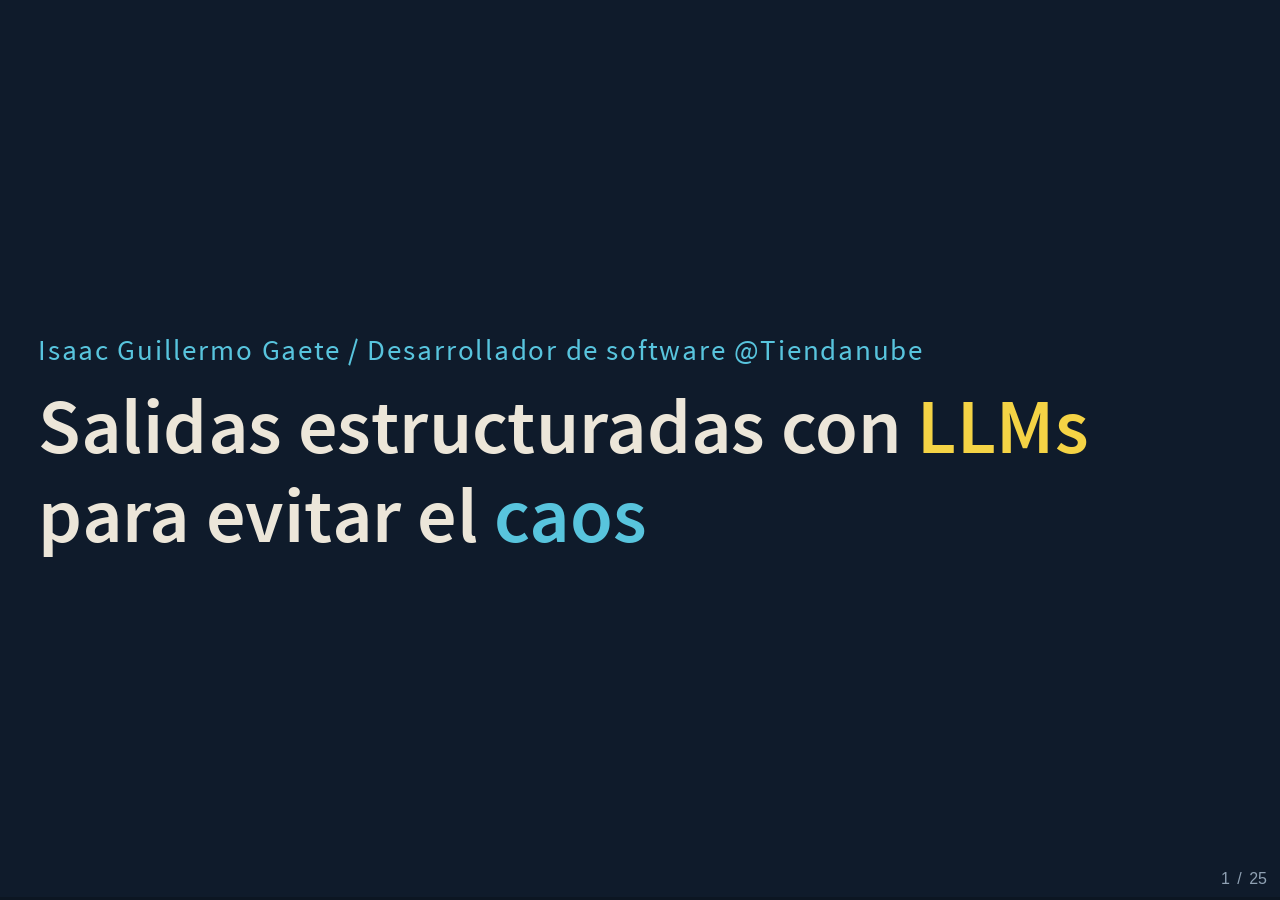
==== clases/index.html @ 866c11c9 "Primera parte del taller: ejercicios 01 y 02, y diapositivas - ejercicios/01-tokens: cómo se parte u" ====
<!doctype html>
<html lang="es">
<head>
  <meta charset="utf-8">
  <meta name="viewport" content="width=device-width, initial-scale=1">
  <title>Taller: LLMs y salidas estructuradas</title>
  <link rel="stylesheet" href="vendor/reset.css">
  <link rel="stylesheet" href="vendor/reveal.css">
  <link rel="stylesheet" href="vendor/theme/black.css">
  <link rel="stylesheet" href="vendor/plugin/highlight/monokai.css">
  <link rel="stylesheet" href="estilo.css">
</head>
<body>
<div class="reveal">
<div class="slides">

<!-- ====================== APERTURA ====================== -->
<section class="portada">
  <p class="sobretitulo">Isaac Guillermo Gaete / Desarrollador de software @Tiendanube </p>
  <h1>Salidas estructuradas con <span class="amarillo">LLMs</span> para evitar el <span class="azul">caos</span></h1>
  <aside class="notes">
    Bienvenida breve. Lo primero es el ejercicio 00: la descarga del modelo corre mientras explicamos el clasificador.
  </aside>
</section>

<section>
  <h2>¿Cómo vamos a trabajar?</h2>
  <p class="chico">Primero, el taller se baja de <strong>GitHub</strong>. <span class="gris">Si ya lo tenés en tu máquina, este paso está hecho.</span></p>
  <pre class="comando"><code class="language-bash" data-trim>
wget -qO- https://github.com/GuillermoGaete/llm-salidas-estructuradas/archive/refs/heads/main.tar.gz \
  | tar xz
cd llm-salidas-estructuradas-main
  </code></pre>
  <div class="dos-columnas fragment" style="align-items: end">
    <div>
      <p>Cada ejercicio es una <strong>carpeta</strong>:</p>
      <pre class="arbol">ejercicios/
├── 00-preparacion/
│   ├── README.md      <span class="gris">← las instrucciones</span>
│   └── preparar.py    <span class="gris">← el programa</span>
├── 01-tokens/
└── 02-logits/</pre>
    </div>
    <div>
      <ol class="pasos">
        <li><strong>Pequeña</strong> introducción (si corresponde).</li>
        <li><strong>Corremos</strong> el programa y vemos la salida.</li>
        <li><strong>Cambiamos</strong> un valor y lo ejecutamos de nuevo.</li>
        <li>Charlar sobre los resultados.</li>
      </ol>
    </div>
  </div>
  <aside class="notes">
    Primer paso: preguntar quién ya tiene el repositorio bajado. El que no, lo baja con el comando (es el mismo del README).
    Con un clic aparecen las carpetas y la forma de trabajo.
    No hay que escribir funciones: los programas ya están completos. El trabajo es correr, cambiar valores y observar.
  </aside>
</section>

<!-- ====================== 00 PREPARACIÓN ====================== -->
<section class="ejercicio" data-background-color="#12303a">
  <h2><span class="numero">00</span> Preparar el entorno</h2>
  <ol class="pasos">
    <li>Instalar las librerías</li>
  </ol>
  <pre class="comando"><code class="language-bash" data-trim>
uv sync
  </code></pre>
  <ol class="pasos" start="2" style="counter-reset: paso 1">
    <li>Bajar los modelos (2,1 GB) y probarlos</li>
  </ol>
  <pre class="comando"><code class="language-bash" data-trim>
cd ejercicios/00-preparacion
uv run python preparar.py
  </code></pre>
  <p class="chico">Tiene que terminar con <span class="verde">🎉 Todo listo</span>.
    <span class="gris">Si falta <code>uv</code>, el <code>README.md</code> principal dice cómo instalarlo.</span></p>
  <aside class="notes">
    Si las máquinas ya están preparadas, esto es solo una comprobación y tarda segundos.
    Si no, arrancar con esto: la descarga tarda. Baja primero el modelo chico, el que usan los ejercicios 01 y 02. Mientras baja, seguir con el clasificador.
    Un modelo es un archivo de números: Qwen3-0.6B, 600 millones de parámetros, licencia Apache 2.0.
  </aside>
</section>

<!-- ====================== INTRODUCCIÓN ====================== -->
<section>
  <h2>Parte 1</h2>
  <ul class="espaciada">
    <li><strong class="amarillo">Clasificadores</strong></li>
    <li><strong class="azul">LLMs</strong></li>
    <li><strong class="verde">Tokens</strong></li>
  </ul>
  <aside class="notes">
    Solo anunciar los tres temas, sin explicarlos: cada uno tiene su diapositiva y su ejercicio.
    El hilo: un LLM es un clasificador que se usa muchas veces seguidas.
  </aside>
</section>

<!-- ====================== CLASIFICADOR ====================== -->
<section>
  <h2>Clasificadores</h2>
  <!-- Para usar fotos en vez de emojis: cambiar IMAGENES en interactivo.js. -->
  <div class="inferencia" data-interactivo="clasificador"></div>
  <ul class="chico">
    <li>No responde «es un perro»: asigna un score entre las etiquetas que conoce.</li>
    <li class="fragment">No puede decir «no sé» ni «ninguna».</li>
  </ul>
  <aside class="notes">
    La diapositiva arranca vacía. Hacer clic en cada imagen. Orden sugerido: perro, persona, persona disfrazada, lobo, león, pizza.
    En cada clic la señal recorre la red, capa por capa, y recién cuando llega a la salida se llenan las barras: eso es inferir.
    Cada imagen enciende neuronas distintas. Las cinco neuronas de la derecha son las cinco etiquetas: brillan más las más probables.
    El dibujo es un esquema: una red real tiene millones de conexiones, no noventa.
    Persona disfrazada: las probabilidades se reparten. El clasificador igual elige una.
    Lobo: no está entre las etiquetas, y aun así responde «perro» con confianza.
    León: tampoco está entre las etiquetas. Se reparte entre «gato» y «oso», las dos que más se le parecen.
    Pizza: no tiene nada que ver con ninguna etiqueta. El puntaje se reparte entre todas y la red igual responde una («auto»): no puede decir «ninguna».
    Los porcentajes de esta diapositiva son ilustrativos, no salen de un modelo real.
  </aside>
</section>

<!-- ====================== LLM ====================== -->
<section>
  <h2>LLM</h2>
  <div class="inferencia" data-interactivo="llm"></div>
  <div class="tres-ideas">
    <p>El input de un LLM es <strong>texto</strong> (principalmente).</p>
    <p>La «etiqueta» es la <strong class="azul">próxima palabra</strong>.</p>
  </div>
  <aside class="notes">
    Es la misma diapositiva que la del clasificador: en vez de una imagen entra un texto, y la respuesta es la palabra que sigue.
    Hacer clic en cada texto. Orden sugerido: «Uno, dos, tres, cuatro,» (el modelo está muy seguro), «Hola, ¿cómo» (duda entre varias opciones) y «Mi comida favorita es la» (el que usamos en el resto de la clase).
    Los porcentajes son reales, de Qwen3-0.6B. La red del dibujo es un esquema: la red real tiene 600 millones de parámetros.
    Simplificación: acá se habla de palabras. En realidad el modelo elige tokens, que a veces son solo un pedazo de palabra; eso se ve en la diapositiva siguiente. Para esta diapositiva, cada pedazo se completó hasta formar la palabra entera.
    «El resto» junta todas las otras opciones.
    «Más probable» no quiere decir que sea la que sale: eso se ve más adelante, en la diapositiva del sorteo.
  </aside>
</section>

<section>
  <h2>Tokens</h2>
  <p class="chico">¿Cómo definimos la lista de etiquetas?</p>
  <div class="opciones">
    <div class="opcion">
      <div>
        <h3 class="rojo">Palabras</h3>
      </div>
      <div>
        <p class="muestra"><span class="ficha suelta">empanada</span><span class="ficha suelta">empanadas</span><span class="ficha suelta">empanadita</span><span class="ficha suelta">empanar</span><span class="gris">… y no termina nunca</span></p>
        <p class="problema"><span class="rojo">✗</span> «empanadaza» no está en la lista: el modelo no la puede leer ni escribir.</p>
      </div>
    </div>
    <div class="opcion fragment">
      <div>
        <h3 class="rojo">Letras</h3>
      </div>
      <div>
        <p class="muestra"><span class="ficha suelta">e</span><span class="ficha suelta">m</span><span class="ficha suelta">p</span><span class="ficha suelta">a</span><span class="ficha suelta">n</span><span class="ficha suelta">a</span><span class="ficha suelta">d</span><span class="ficha suelta">a</span><span class="ficha suelta">s</span></p>
        <p class="problema"><span class="rojo">✗</span> 9 pasos para escribir una sola palabra.<p>
      </div>
    </div>
    <div class="opcion elegida fragment">
      <div>
        <h3 class="verde">Tokens</h3>
        <p>Una etiqueta por cada <strong>secuencia</strong> que se repite mucho.</p>
      </div>
      <div>
        <p class="muestra armadas">
          <span class="armada"><em>empanadas</em><b>=</b><span class="ficha color-0">em</span><span class="ficha color-1">pan</span><span class="ficha color-2">adas</span></span>
          <span class="armada"><em>empanar</em><b>=</b><span class="ficha color-0">em</span><span class="ficha color-1">pan</span><span class="ficha color-3">ar</span></span>
          <span class="armada"><em>campana</em><b>=</b><span class="ficha color-4">cam</span><span class="ficha color-1">pan</span><span class="ficha color-3">a</span></span>
          <span class="armada"><em>casadas</em><b>=</b><span class="ficha color-4">cas</span><span class="ficha color-2">adas</span></span>
          <span class="armada"><em>empanadaza</em><b>=</b><span class="ficha color-0">em</span><span class="ficha color-1">pan</span><span class="ficha color-3">ad</span><span class="ficha color-4">aza</span></span>
        </p>
        <p class="problema"><span class="verde">✓</span> Con los mismos pedazos se arman palabras distintas, incluso una inventada.</p>
      </div>
    </div>
  </div>  </aside>
</section>

<section>
  <h2>LLM, ahora con <span class="azul">tokens</span></h2>
  <div class="inferencia" data-interactivo="llm" data-modo="tokens"></div>
  <div class="tres-ideas">
    <p>El texto entra <strong>partido en tokens</strong>.</p>
    <p>La «etiqueta» es el <strong class="azul">próximo token</strong>.</p>
  </div>
  <aside class="notes">
    Es la misma diapositiva del LLM de antes, pero ahora tal como pasa de verdad: con tokens.
    Los textos de la izquierda están partidos en los tokens reales. El punto «·» marca un espacio.
    Comparar con la versión de palabras: donde decía «ensalada» ahora dice «·ens», y donde decía «estás», «·est». El modelo eligió solo el primer pedazo; el resto de la palabra sale en los pasos siguientes.
    En «Uno, dos, tres, cuatro,» aparecen también signos («...»): un signo es un token como cualquier otro.
    «El resto» junta todos los otros tokens. Los porcentajes son reales, de Qwen3-0.6B.
  </aside>
</section>

<section>
  <h2>¿Qué es un <span class="azul">token</span>?</h2>
  <p class="chico">Un pedacito de texto con un número. El modelo <strong>solo ve los números</strong>.</p>
  <div data-interactivo="tokenizador"></div>
  <aside class="notes">
    Hacer clic en cada frase. El punto «·» marca un espacio: casi siempre el espacio va pegado al comienzo del token.
    «empanadas» son 3 tokens. La «ñ» y el emoji se parten en bytes: el modelo vio poco de eso al entrenarse.
    Con «Ver los números» aparece lo que entra de verdad al modelo.
  </aside>
</section>

<section class="ejercicio" data-background-color="#12303a">
  <h2><span class="numero">01</span> Tokens</h2>
  <pre class="comando"><code class="language-bash" data-trim>
cd ejercicios/01-tokens
uv run python tokens.py
  </code></pre>
  <ol class="pasos">
    <li>Corrélo y mirá cómo se parte la frase</li>
    <li>Cambiá <code>TEXTO</code>: tu nombre, una palabra larga, un emoji</li>
    <li>Probá la misma palabra con mayúscula y con un espacio adelante</li>
  </ol>
  <aside class="notes">
    Las palabras frecuentes (sobre todo en inglés) son un solo token; las raras se arman con pedazos.
    «Hola» y « hola» son tokens distintos. Un nombre poco común se parte en varios.
  </aside>
</section>

<!-- ====================== LOGITS ====================== -->
<section>
  <h2>Lo que sale de la red: <span class="verde">logits</span></h2>
  <div class="inferencia" data-interactivo="llm" data-modo="logits"></div>
  <div class="tres-ideas">
    <p>La red no devuelve porcentajes: devuelve un <strong class="verde">puntaje</strong> por token, el logit.</p>
    <p>Más alto = mejor candidato. Puede ser negativo.</p>
  </div>
  <aside class="notes">
    Es la misma diapositiva del LLM por tercera vez: primero con palabras, después con tokens, ahora con lo que sale de verdad de la red.
    Hasta acá mostramos porcentajes, pero eso ya es un paso posterior. La red entrega un número por cada token: el logit.
    Los logits no suman 100 ni están entre 0 y 1: son puntajes sueltos. Por eso acá no hay fila «el resto»; los puntos suspensivos recuerdan que hay muchos más.
    Hacer clic en los tres textos y comparar: en «Uno, dos, tres, cuatro,» el primero le saca mucha ventaja al segundo; en «Hola, ¿cómo» están todos cerca.
    Los valores son reales, de Qwen3-0.6B. La diapositiva siguiente muestra cómo se pasa de logits a probabilidades.
  </aside>
</section>

<section>
  <h2><span class="verde">Logits</span> y <span class="azul">probabilidades</span></h2>
  <div class="grafico" data-interactivo="grafico" data-filas="10">
    <div class="nota">
      <p class="formula">probabilidad = softmax(logit)</p>
      <ul>
        <li><strong class="verde">Logit</strong>: el puntaje que da el modelo. Puede ser negativo.</li>
        <li><strong class="azul">Probabilidad</strong>: siempre positiva, y todas suman 100%.</li>
        <li>El <strong>orden</strong> nunca cambia.</li>
      </ul>
    </div>
  </div>
  <aside class="notes">
    El modelo no devuelve probabilidades: devuelve un puntaje por token, el logit. Puede ser negativo y no suma nada.
    La probabilidad es el mismo número transformado (softmax): todo positivo y que sume 100%. El orden no cambia nunca.
    Mirar las dos columnas: el logit más alto es siempre la probabilidad más alta.
    La fila «el resto» junta a todos los tokens que no se muestran: son muchos, y entre todos suman bastante.
  </aside>
</section>

<section>
  <h2><span class="amarillo">Sorteo</span></h2>
  <div class="grafico" data-interactivo="grafico" data-controles="sortear" data-filas="10"></div>
  <aside class="notes">
    Apretar «Sortear» varias veces: sale pizza una de cada cuatro, y cada tanto «uno del resto», o sea, un token de los que no se muestran en la tabla.
    La idea para llevarse: el modelo no elige el más probable, tira un dado cargado. Por eso la misma pregunta da respuestas distintas.
    Esto prepara la máscara: si algo tiene probabilidad baja puede salir igual; si tiene probabilidad cero, no sale nunca.
  </aside>
</section>

<section>
  <h2>…y eso se repite, <span class="amarillo">un token por vez</span></h2>
  <div class="inferencia" data-interactivo="loop"></div>
  <div class="vuelta">
    <span>① logits del próximo token</span>
    <span>② sorteo</span>
    <span>③ lo agrego al texto y vuelvo a ①</span>
  </div>
  <aside class="notes">
    Una generación real del modelo mediano (Qwen3-1.7B): «Mi comida favorita es la pizza, porque es deliciosa y es fácil de preparar.» Los porcentajes son los de cada paso.
    Cuando el token que sale no está entre los cinco favoritos, queda marcado «el resto».
    Es la misma red de las diapositivas anteriores. En cada clic: el texto de la izquierda entra a la red, salen las probabilidades, se marca en amarillo el token que salió en el sorteo, y ese token se agrega al texto de la izquierda.
    Remarcar la vuelta: en el paso siguiente, lo que entra a la red es el texto con el token nuevo incluido. La red no tiene memoria de lo que escribió: lo vuelve a leer.
    No siempre sale el favorito.
    El modelo no «escribe una respuesta»: clasifica, sortea, agrega, repite.
  </aside>
</section>

<section class="ejercicio" data-background-color="#12303a">
  <h2><span class="numero">02</span> Logits, sorteo y generación</h2>
  <pre class="comando"><code class="language-bash" data-trim>
cd ejercicios/02-logits
uv run python 1_logits.py
uv run python 2_muestreo.py
uv run python 3_generar.py
  </code></pre>
  <ol class="pasos">
    <li><code>1_logits.py</code>: los logits y las probabilidades</li>
    <li><code>2_muestreo.py</code>: tirar el dado muchas veces y contar qué sale</li>
    <li><code>3_generar.py</code>: una inferencia completa, paso a paso</li>
  </ol>
  <aside class="notes">
    Para conversar: ¿El token que sale es siempre el más probable? ¿Por qué la misma pregunta a un chat da respuestas distintas cada vez?
    En 2_muestreo.py, comparar las dos tablas: lo que salió se parece a las probabilidades, pero no es idéntico.
    En 3_generar.py, correrlo varias veces: cada vez escribe otro texto.
  </aside>
</section>

<!-- ====================== SEGUNDA PARTE ======================
     De acá en adelante son las diapositivas de la versión anterior del taller
     (máscara, Outlines, kiosco). Falta repensarlas: todavía nombran el «gancho»
     y la numeración vieja de los ejercicios. -->

<!-- ====================== 04 MÁSCARA ====================== -->
<section>
  <h2 class="pregunta">¿Cómo hago para que algo que tira dados cumpla <span class="amarillo">siempre</span>?</h2>
  <p class="respuesta fragment">Le <span class="amarillo">tapo las caras</span> que no sirven<br>antes de tirar.</p>
  <aside class="notes">
    Dejar que lo propongan ellos antes de mostrar la respuesta. Ya tienen todo: saben que hay puntajes y un sorteo.
  </aside>
</section>

<section>
  <h2>La máscara</h2>
  <p class="chico gris">Quiero una patente <code>AB 123 CD</code>. Ya se escribió «AB». Ahora <strong>tiene</strong> que venir un espacio.</p>
  <div class="dos-columnas centradas">
    <div>
      <h3>Lo que quiere el modelo</h3>
      <div class="barras compacto">
        <div class="barra"><span class="nombre">hola</span><span class="pista"><i style="width:34%"></i></span><span class="valor">34%</span></div>
        <div class="barra"><span class="nombre">7</span><span class="pista"><i style="width:25%"></i></span><span class="valor">25%</span></div>
        <div class="barra"><span class="nombre">«&nbsp;»</span><span class="pista"><i style="width:12%"></i></span><span class="valor">12%</span></div>
        <div class="barra"><span class="nombre">K</span><span class="pista"><i style="width:21%"></i></span><span class="valor">21%</span></div>
        <div class="barra"><span class="nombre">«&nbsp;3»</span><span class="pista"><i style="width:8%"></i></span><span class="valor">8%</span></div>
      </div>
    </div>
    <div>
      <h3>Después de la máscara</h3>
      <div class="barras compacto">
        <div class="barra tapada"><span class="nombre">hola</span><span class="pista"></span><span class="valor">0%</span></div>
        <div class="barra tapada"><span class="nombre">7</span><span class="pista"></span><span class="valor">0%</span></div>
        <div class="barra viva"><span class="nombre">«&nbsp;»</span><span class="pista"><i style="width:60%"></i></span><span class="valor">60%</span></div>
        <div class="barra tapada"><span class="nombre">K</span><span class="pista"></span><span class="valor">0%</span></div>
        <div class="barra viva"><span class="nombre">«&nbsp;3»</span><span class="pista"><i style="width:40%"></i></span><span class="valor">40%</span></div>
      </div>
    </div>
  </div>
  <p>Puntaje <code>−∞</code> → probabilidad <strong>cero</strong>. No es «poco probable»: es <span class="amarillo">imposible</span>.</p>
  <aside class="notes">
    Números ilustrativos. Notar que «␣3» también vale: un token puede cubrir más de un carácter del formato.
    Las probabilidades de los que quedan se reparten de nuevo (12 y 8 pasan a 60 y 40).
  </aside>
</section>

<section>
  <h2>¿Quién decide qué se tapa? Un <span class="amarillo">autómata</span></h2>
  <div class="automata">
    <i>0</i><b>letra</b><i>1</i><b>letra</b><i>2</i><b>espacio</b><i>3</i><b>dígito</b><i>4</i><b>dígito</b><i>5</i><b>dígito</b><i>6</i><b>espacio</b><i>7</i><b>letra</b><i>8</i><b>letra</b><i class="final">9</i>
  </div>
  <pre class="formato">FORMATO = "LL DDD LL"</pre>
  <ul class="espaciada">
    <li>El <strong>estado</strong> es «cuánto del formato ya escribí».</li>
    <li>En cada estado, <strong>solo algunos tokens sirven</strong>. El resto se tapa.</li>
    <li>Un token sirve si <strong>todos</strong> sus caracteres hacen avanzar el autómata.</li>
  </ul>
</section>

<section class="ejercicio central" data-background-color="#3a2a12">
  <h2><span class="numero">04</span> La máscara, a mano</h2>
  <pre class="comando"><code class="language-bash" data-trim>
cd ejercicios/04-mascara
python ejercicio.py
uv run python con_modelo.py
  </code></pre>
  <ol class="pasos">
    <li><code>enmascarar</code>: los no permitidos pasan a <code>-math.inf</code></li>
    <li><code>avanzar</code>: estado + carácter → estado nuevo, o <code>None</code></li>
    <li><code>probar_token</code>: lo mismo para un token entero</li>
    <li>Cambiá el formato: una fecha, un DNI</li>
  </ol>
  <aside class="notes">
    Para conversar: El modelo da puntajes al azar. ¿Puede salir una patente mal formada? 99/99/9999 cumple el formato de fecha. ¿Es una fecha?
    Con "DD/DD/DDDD" el vocabulario de juguete se traba: no tiene el token "/". Es a propósito:
    la gramática no puede pedir algo que el vocabulario no sabe escribir. Con el modelo real sí funciona.
  </aside>
</section>

<section>
  <h2><span class="rojo">Pedir</span> no es <span class="verde">forzar</span></h2>
  <div class="dos-columnas">
    <div class="tarjeta">
      <h3 class="rojo">Pedir en el prompt</h3>
      <p>«Respondé SOLO con JSON»</p>
      <p class="gris">El modelo <em>casi siempre</em> hace caso.<br>El gancho: 0 de 10.</p>
    </div>
    <div class="tarjeta">
      <h3 class="verde">Forzar en el sorteo</h3>
      <p>Máscara sobre los puntajes</p>
      <p class="gris">Lo que rompe el formato tiene probabilidad cero.<br><strong>No puede</strong> salir.</p>
    </div>
  </div>
</section>

<!-- ====================== 05 OUTLINES ====================== -->
<section>
  <h2>Lo mismo, con una librería</h2>
  <pre><code class="language-python" data-trim data-line-numbers="1|3-4|6-7|9-13">
respuesta = modelo(prompt, tipo_de_salida)

# Lista cerrada: el LLM vuelve a ser un clasificador
modelo(prompt, Literal["pedido", "consulta", "reclamo"])

# Expresión regular: nuestro "LL DDD LL"
modelo(prompt, Regex(r"[A-Z]{2} [0-9]{3} [A-Z]{2}"))

# Esquema: un JSON con estos campos y estos tipos
class Producto(BaseModel):
    nombre: str
    precio: int
modelo(prompt, Producto)
  </code></pre>
  <p class="chico">Outlines, XGrammar, llguidance, las gramáticas de llama.cpp: <strong>todas hacen lo que escribiste en el ejercicio 04</strong>.</p>
  <aside class="notes">
    Cambian la velocidad y qué gramáticas soportan. Los servicios comerciales («structured outputs», «JSON mode») usan la misma idea.
  </aside>
</section>

<section class="ejercicio" data-background-color="#12303a">
  <h2><span class="numero">05</span> Outlines</h2>
  <pre class="comando"><code class="language-bash" data-trim>
cd ejercicios/05-outlines
uv run python ejercicio.py
  </code></pre>
  <ol class="pasos">
    <li><code>clasificar</code> con <code>Literal</code></li>
    <li><code>inventar_patente</code> con <code>Regex</code></li>
    <li><code>Producto</code>: un esquema de tres campos</li>
  </ol>
  <aside class="notes">
    Para conversar: «che, me vino todo helado»: ¿ahora acierta? ¿De dónde salieron los pesos? «hola» no es ninguna de las tres. ¿Qué responde?
    El círculo se cierra: un LLM con una lista cerrada ES un clasificador, pero sin escribir pesos a mano.
    «hola» obliga a elegir una de tres: la máscara no deja decir «ninguna». Solución: agregar la clase «otro».
  </aside>
</section>

<!-- ====================== 06 KIOSCO ====================== -->
<section class="ejercicio" data-background-color="#12303a">
  <h2><span class="numero">06</span> El tomador de pedidos</h2>
  <div class="cadena">
    <div class="caja">«dos de carne y una coca»</div>
    <b>→</b>
    <div class="caja"><small>modelo + esquema</small><code>Pedido</code></div>
    <b>→</b>
    <div class="caja"><small>Python</small>precio × cantidad</div>
    <b>→</b>
    <div class="caja verde">$4900</div>
  </div>
  <pre class="comando"><code class="language-bash" data-trim>
cd ejercicios/06-kiosco
uv run python ejercicio.py
  </code></pre>
  <ol class="pasos en-linea">
    <li><code>Item</code> y <code>Pedido</code></li>
    <li><code>tomar_pedido</code></li>
    <li><code>total</code></li>
    <li>Rompelo</li>
    <li>Atendé vos</li>
  </ol>
  <aside class="notes">
    Es el mismo problema del gancho. Ahora el programa nunca se rompe al leer.
    Guiar el paso 4: 400 empanadas, la humita que no está en el menú, «3 de carne, 6 de pollo y dos cocas».
  </aside>
</section>

<!-- ====================== CIERRE ====================== -->
<section>
  <h2>Formato garantizado <span class="rojo">≠</span> contenido verdadero</h2>
  <div class="dos-columnas">
    <div class="tarjeta">
      <h3 class="verde">La máscara garantiza</h3>
      <ul>
        <li>Que el programa pueda <strong>leer</strong> la respuesta. Siempre.</li>
        <li>Que los campos y los tipos sean los del esquema.</li>
        <li>Que el producto sea uno del menú.</li>
      </ul>
    </div>
    <div class="tarjeta">
      <h3 class="rojo">La máscara no garantiza</h3>
      <ul>
        <li>Que el pedido sea el que hizo el cliente.</li>
        <li>Que 400 empanadas tenga sentido.</li>
        <li>Que el modelo pueda decir «eso no lo tenemos».</li>
      </ul>
    </div>
  </div>
  <p class="fragment">El modelo convierte texto en datos. <strong>Controlar los datos sigue siendo trabajo nuestro.</strong></p>
</section>

<section>
  <h2>Lo que hicimos hoy</h2>
  <div class="resumen">
    <div><span class="numero">01</span><p><strong>Clasificador</strong><br>entrada → puntajes → etiqueta</p></div>
    <div><span class="numero">02</span><p><strong>LLM</strong><br>clasificar el próximo token, en loop</p></div>
    <div><span class="numero">03</span><p><strong>Sorteo</strong><br>un dado cargado</p></div>
    <div class="destacado"><span class="numero">04</span><p><strong>Máscara</strong><br>tapar caras antes de tirar</p></div>
    <div><span class="numero">05·06</span><p><strong>Esquemas</strong><br>la misma máscara, más grande</p></div>
  </div>
  <blockquote>Un LLM es un clasificador que se usa en loop.<br>La salida estructurada es tapar opciones antes de elegir.</blockquote>
  <aside class="notes">
    Preguntar: ¿qué le contarías a alguien que no vino? Buscar que digan la frase con sus palabras.
  </aside>
</section>

</div>
</div>

<script src="datos.js"></script>
<script src="vendor/reveal.js"></script>
<script src="vendor/plugin/highlight.js"></script>
<script src="vendor/plugin/notes.js"></script>
<script>
  Reveal.initialize({
    hash: true,
    slideNumber: "c/t",
    width: 1280,
    height: 720,
    margin: 0.06,
    transition: "fade",
    controls: false,
    plugins: [RevealHighlight, RevealNotes],
  });
</script>
<script src="interactivo.js"></script>
</body>
</html>
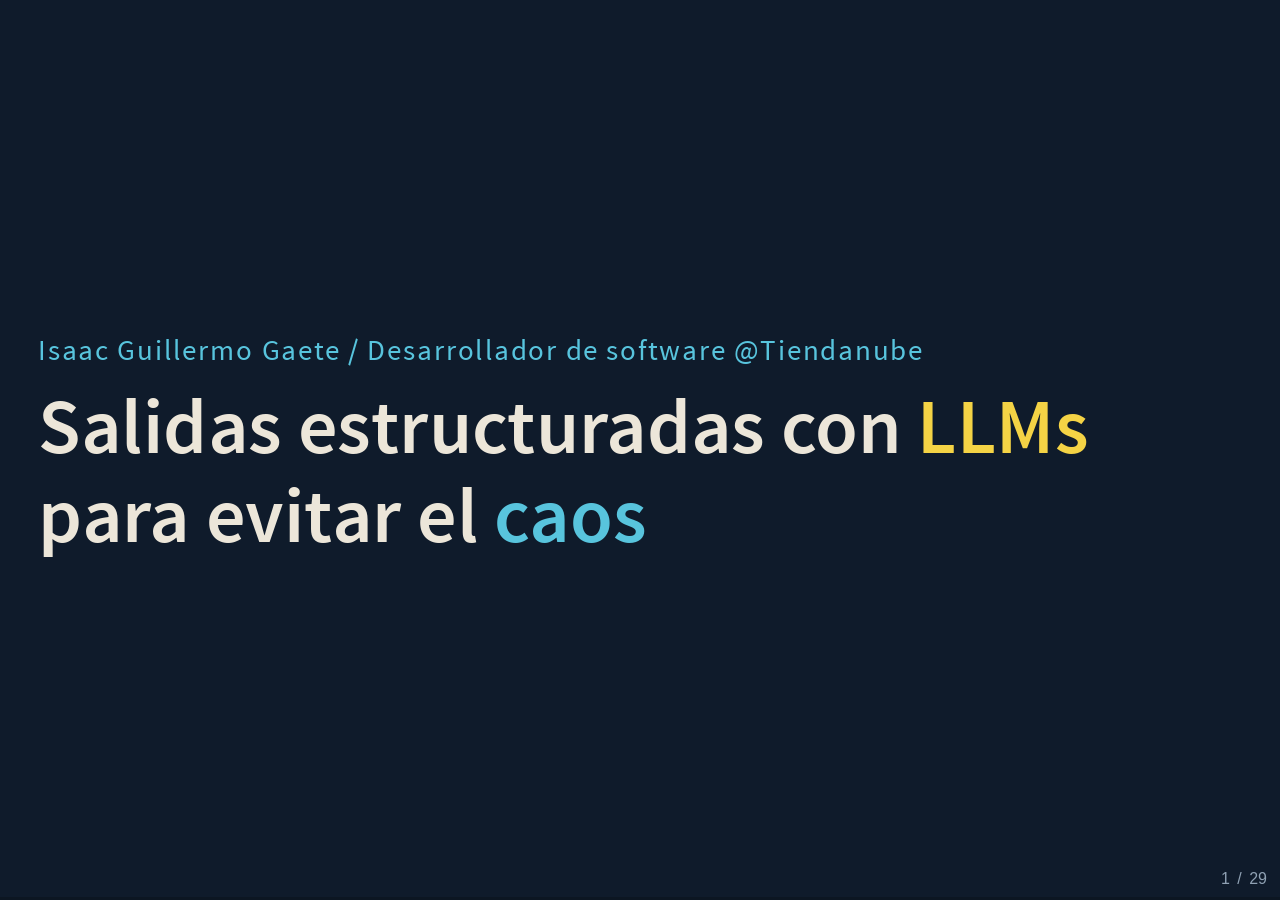
==== commit 92e0f7ff: "Ultimos cambios papa" ====
--- a/clases/index.html
+++ b/clases/index.html
@@ -171,7 +171,7 @@
           <span class="armada"><em>casadas</em><b>=</b><span class="ficha color-4">cas</span><span class="ficha color-2">adas</span></span>
           <span class="armada"><em>empanadaza</em><b>=</b><span class="ficha color-0">em</span><span class="ficha color-1">pan</span><span class="ficha color-3">ad</span><span class="ficha color-4">aza</span></span>
         </p>
-        <p class="problema"><span class="verde">✓</span> Con los mismos pedazos se arman palabras distintas, incluso una inventada.</p>
+        <p class="problema"><span class="verde">✓</span> Con los mismos tokens se arman palabras distintas</p>
       </div>
     </div>
   </div>  </aside>
@@ -195,7 +195,7 @@
 
 <section>
   <h2>¿Qué es un <span class="azul">token</span>?</h2>
-  <p class="chico">Un pedacito de texto con un número. El modelo <strong>solo ve los números</strong>.</p>
+  <p class="chico">Una unidad de texto con un número asociado. El modelo internamente <strong>solo ve los números</strong>.</p>
   <div data-interactivo="tokenizador"></div>
   <aside class="notes">
     Hacer clic en cada frase. El punto «·» marca un espacio: casi siempre el espacio va pegado al comienzo del token.
@@ -306,20 +306,135 @@
   </aside>
 </section>
 
+<!-- ====================== TEMPERATURA ====================== -->
+<section>
+  <h2><span class="amarillo">Temperatura</span></h2>
+  <p class="chico">Un número que cambia las probabilidades <strong>antes del sorteo</strong>: <code>softmax(logit ÷ temperatura)</code></p>
+  <div class="grafico" data-interactivo="grafico" data-controles="temperatura sortear" data-filas="10"></div>
+  <!-- La explicación va arriba y abajo del gráfico, no al costado: así las fichas
+       que se acumulan al sortear no la empujan fuera de la diapositiva. -->
+  <div class="tres-ideas">
+    <p><strong class="azul">Baja</strong> (0.2): casi siempre sale el más probable.</p>
+    <p><strong>1</strong>: las probabilidades del modelo, sin cambios.</p>
+    <p><strong class="rojo">Alta</strong> (2): se emparejan, y salen más seguido los tokens raros.</p>
+  </div>
+  <aside class="notes">
+    Es la misma tabla del sorteo, con una perilla. Los logits (columna verde) no cambian nunca: los da el modelo. Lo que cambia es cómo se pasan a probabilidades.
+    La columna amarilla es el paso del medio: cada logit dividido por la temperatura. El número es la división tal cual (con 0.2, el 15.18 de pizza pasa a 75.90).
+    La barra amarilla muestra qué tan lejos queda cada token del favorito, con la misma escala que la barra verde. Con 1 las dos son iguales. Con temperatura baja las diferencias se agrandan y pizza queda sola; con temperatura alta se achican y quedan todas casi llenas. Por eso cambian las probabilidades.
+    Mover la perilla y sortear varias veces en cada posición. Números reales para «Mi comida favorita es la»:
+    con 1.0, pizza tiene 27,8%. Con 0.5 sube a 80%. Con 0.2 llega a 99,5%: sale casi siempre.
+    Con 2.0, pizza baja a 1,6% y «el resto» junta 93%: el vocabulario tiene 151.936 tokens, y entre todos los raros se llevan casi todo.
+    El orden de los tokens no cambia con ninguna temperatura: pizza sigue siendo el favorito.
+    Con temperatura baja lo raro sale menos, pero no queda prohibido. Temperatura 0 es un caso aparte: la librería no sortea, elige siempre el más probable.
+    En los programas es el valor temp de modelo.sample (ejercicio 02) y TEMPERATURA en el ejercicio 03.
+  </aside>
+</section>
+
 <!-- ====================== SEGUNDA PARTE ======================
-     De acá en adelante son las diapositivas de la versión anterior del taller
-     (máscara, Outlines, kiosco). Falta repensarlas: todavía nombran el «gancho»
-     y la numeración vieja de los ejercicios. -->
-
-<!-- ====================== 04 MÁSCARA ====================== -->
-<section>
-  <h2 class="pregunta">¿Cómo hago para que algo que tira dados cumpla <span class="amarillo">siempre</span>?</h2>
-  <p class="respuesta fragment">Le <span class="amarillo">tapo las caras</span> que no sirven<br>antes de tirar.</p>
-  <aside class="notes">
-    Dejar que lo propongan ellos antes de mostrar la respuesta. Ya tienen todo: saben que hay puntajes y un sorteo.
-  </aside>
-</section>
-
+     La apertura (hasta el ejercicio 03 y la diapositiva que le sigue) ya es la
+     del recorrido nuevo. -->
+
+<!-- ====================== 03 UN LLM ADENTRO DE UN PROGRAMA ====================== -->
+<section>
+  <h2>Parte 2</h2>
+  <p class="respuesta">Un LLM <span class="amarillo">no es determinista</span>.</p>
+  <ul class="espaciada">
+    <li>La misma pregunta puede dar <strong>respuestas distintas</strong>.</li>
+    <li class="fragment">Cada tanto da una respuesta que <strong class="rojo">no esperábamos</strong>.</li>
+    <li class="fragment">Un programa que usa un LLM tiene que <strong class="verde">comprobar</strong> lo que el modelo devolvió.</li>
+  </ul>
+  <aside class="notes">
+    Viene directo de la parte 1: cada token sale de un sorteo, así que la respuesta entera también.
+    Integrar un LLM en una aplicación es esto: pedirle algo, y antes de usar la respuesta, mirar qué devolvió.
+  </aside>
+</section>
+
+<section>
+  <h2>Un ejemplo: clasificar el <span class="azul">mensaje</span> de un cliente</h2>
+  <p class="mensaje-cliente">«Las empanadas llegaron frías y tarde»</p>
+  <div class="dos-columnas">
+    <div>
+      <h3>Lo que el programa espera</h3>
+      <div class="acciones">
+        <code>"reclamo"</code><span>se lo paso a una persona</span>
+        <code>"consulta"</code><span>le mando las preguntas frecuentes</span>
+        <code>"pedido"</code><span>lo anoto para la cocina</span>
+        <code>"saludo"</code><span>le devuelvo el saludo</span>
+      </div>
+    </div>
+    <div class="fragment">
+      <h3>Lo que respondió el modelo, 20 veces</h3>
+      <div class="barras respuestas">
+        <div class="barra"><span class="nombre">'reclamo'</span><span class="pista"><i style="width:65%"></i></span><span class="valor">13</span></div>
+        <div class="barra"><span class="nombre">'saludo'</span><span class="pista"><i style="width:15%"></i></span><span class="valor">3</span></div>
+        <div class="barra"><span class="nombre">'consulta'</span><span class="pista"><i style="width:10%"></i></span><span class="valor">2</span></div>
+        <div class="barra rara"><span class="nombre">'reclam'</span><span class="pista"><i style="width:5%"></i></span><span class="valor">1</span></div>
+        <div class="barra rara"><span class="nombre">'clima'</span><span class="pista"><i style="width:5%"></i></span><span class="valor">1</span></div>
+        <div class="barra rara"><span class="nombre">'clama'</span><span class="pista"><i style="width:5%"></i></span><span class="valor">1</span></div>
+      </div>
+    </div>
+  </div>
+  <p class="fragment">3 de 20 respuestas no son ninguna de las cuatro: el programa <span class="rojo">no sabe qué hacer</span>.</p>
+  <aside class="notes">
+    Los números son reales: una corrida de clasificar.py (ejercicio 03) con Qwen3.5-2B y temperatura 1.0. Cada corrida da números distintos.
+    Las instrucciones al modelo decían: «Clasificá el mensaje del cliente en una de estas categorías: reclamo, consulta, pedido, saludo. Respondé solo con la categoría.»
+    Hay dos problemas distintos. «saludo» y «consulta» están en la lista pero no son la categoría correcta: el programa las puede usar, aunque estén mal. «reclam», «clima» y «clama» no están en la lista: el programa no las puede usar.
+    La parte 2 se ocupa del segundo problema.
+  </aside>
+</section>
+
+<section class="ejercicio" data-background-color="#12303a">
+  <h2><span class="numero">03</span> Un LLM adentro de un programa</h2>
+  <pre class="comando"><code class="language-bash" data-trim>
+cd ejercicios/03-clasificar
+uv run python clasificar.py
+  </code></pre>
+  <ol class="pasos">
+    <li>Escribí el mensaje de un cliente: el modelo lo clasifica <strong>20 veces</strong></li>
+    <li>Contá las ❌: son las respuestas que el programa no esperaba</li>
+    <li>Repetí el mismo mensaje, y probá con otros</li>
+    <li>Cambiá <code>TEMPERATURA</code> a <code>0.2</code> y repetí</li>
+  </ol>
+  <aside class="notes">
+    Usa Qwen3.5-2B. En la máquina donde se preparó, cada respuesta tarda menos de medio segundo.
+    Con «Hola, buenas tardes» aparece seguido 'Saludo', con mayúscula: para el programa no es lo mismo que 'saludo'.
+    Con temperatura 0.2 las respuestas raras aparecen mucho menos: en una prueba de 200 respuestas no salió ninguna, contra 23 de 200 con temperatura 1.0.
+    Que aparezcan menos no quiere decir que no puedan aparecer.
+  </aside>
+</section>
+
+<section>
+  <h2>Cuando la respuesta <span class="rojo">no es la esperada</span></h2>
+  <div class="tres-columnas">
+    <div class="tarjeta">
+      <h3>Cortar con un error</h3>
+      <p><code>KeyError: 'clima'</code></p>
+      <p class="gris">El programa se detiene y el cliente se queda sin respuesta.</p>
+    </div>
+    <div class="tarjeta">
+      <h3>Preguntar de nuevo</h3>
+      <p>Otra llamada al modelo.</p>
+      <p class="gris">Tarda más, y la respuesta nueva también puede salir mal.</p>
+    </div>
+    <div class="tarjeta">
+      <h3>Un caso especial</h3>
+      <p>Pasar a minúsculas arregla <code>'Saludo'</code>.</p>
+      <p class="gris">No arregla <code>'clima'</code>. Cada caso nuevo es más código.</p>
+    </div>
+  </div>
+  <p class="fragment">Hay otra opción: que el modelo <strong class="amarillo">solo pueda</strong> responder una de las cuatro.<br>Eso es una <strong>salida estructurada</strong>.</p>
+  <aside class="notes">
+    Las tres primeras son lo que se hace cuando la respuesta ya salió mal. La cuarta evita que salga mal.
+    Cómo se logra es lo que sigue.
+  </aside>
+</section>
+
+<!-- ====================== 04 MÁSCARA ======================
+     La diapositiva del ejercicio 04 ya es la de los programas nuevos
+     (mascara_v1.py y mascara_v2.py).
+     Las dos que la preceden vienen de la versión anterior: los porcentajes de
+     «La máscara» son ilustrativos, no salen del modelo. -->
 <section>
   <h2>La máscara</h2>
   <p class="chico gris">Quiero una patente <code>AB 123 CD</code>. Ya se escribió «AB». Ahora <strong>tiene</strong> que venir un espacio.</p>
@@ -366,84 +481,96 @@
 </section>
 
 <section class="ejercicio central" data-background-color="#3a2a12">
-  <h2><span class="numero">04</span> La máscara, a mano</h2>
+  <h2><span class="numero">04</span> La máscara</h2>
   <pre class="comando"><code class="language-bash" data-trim>
 cd ejercicios/04-mascara
-python ejercicio.py
-uv run python con_modelo.py
+uv run python mascara_v1.py
+uv run python mascara_v2.py
   </code></pre>
   <ol class="pasos">
-    <li><code>enmascarar</code>: los no permitidos pasan a <code>-math.inf</code></li>
-    <li><code>avanzar</code>: estado + carácter → estado nuevo, o <code>None</code></li>
-    <li><code>probar_token</code>: lo mismo para un token entero</li>
-    <li>Cambiá el formato: una fecha, un DNI</li>
-  </ol>
-  <aside class="notes">
-    Para conversar: El modelo da puntajes al azar. ¿Puede salir una patente mal formada? 99/99/9999 cumple el formato de fecha. ¿Es una fecha?
-    Con "DD/DD/DDDD" el vocabulario de juguete se traba: no tiene el token "/". Es a propósito:
-    la gramática no puede pedir algo que el vocabulario no sabe escribir. Con el modelo real sí funciona.
-  </aside>
-</section>
-
-<section>
-  <h2><span class="rojo">Pedir</span> no es <span class="verde">forzar</span></h2>
-  <div class="dos-columnas">
-    <div class="tarjeta">
-      <h3 class="rojo">Pedir en el prompt</h3>
-      <p>«Respondé SOLO con JSON»</p>
-      <p class="gris">El modelo <em>casi siempre</em> hace caso.<br>El gancho: 0 de 10.</p>
-    </div>
-    <div class="tarjeta">
-      <h3 class="verde">Forzar en el sorteo</h3>
-      <p>Máscara sobre los puntajes</p>
-      <p class="gris">Lo que rompe el formato tiene probabilidad cero.<br><strong>No puede</strong> salir.</p>
-    </div>
-  </div>
-</section>
-
-<!-- ====================== 05 OUTLINES ====================== -->
-<section>
-  <h2>Lo mismo, con una librería</h2>
-  <pre><code class="language-python" data-trim data-line-numbers="1|3-4|6-7|9-13">
-respuesta = modelo(prompt, tipo_de_salida)
-
-# Lista cerrada: el LLM vuelve a ser un clasificador
-modelo(prompt, Literal["pedido", "consulta", "reclamo"])
-
-# Expresión regular: nuestro "LL DDD LL"
-modelo(prompt, Regex(r"[A-Z]{2} [0-9]{3} [A-Z]{2}"))
-
-# Esquema: un JSON con estos campos y estos tipos
-class Producto(BaseModel):
-    nombre: str
-    precio: int
-modelo(prompt, Producto)
-  </code></pre>
-  <p class="chico">Outlines, XGrammar, llguidance, las gramáticas de llama.cpp: <strong>todas hacen lo que escribiste en el ejercicio 04</strong>.</p>
-  <aside class="notes">
-    Cambian la velocidad y qué gramáticas soportan. Los servicios comerciales («structured outputs», «JSON mode») usan la misma idea.
+    <li><code>mascara_v1.py</code>: un modelo ficticio de 38 tokens. Se ve la máscara entera</li>
+    <li><code>mascara_v2.py</code>: la misma máscara, con el modelo real</li>
+    <li>En cada paso, compará «El modelo quiere» con «Con la máscara»</li>
+    <li>Cambiá <code>FORMATO</code>, <code>TEXTO</code> y <code>TEMPERATURA</code></li>
+  </ol>
+  <aside class="notes">
+    En los dos programas la máscara ya está escrita: no hay que completar nada. Está en la función armar_mascara.
+    Versión 1: el modelo es ficticio. Su vocabulario son las 27 letras, los 10 dígitos y el espacio, y da logits al azar. La primera línea muestra lo que escribe solo, sin máscara. En cada paso se ven los 38 tokens y cuáles quedan tapados. El formato solo puede tener letras, dígitos y espacios.
+    Versión 2: la función armar_mascara es más larga porque un token real puede tener varios caracteres. Recorre los 248.320 tokens y anota, para cada uno, si sirve o no sirve. Está comentada parte por parte, por si hace falta explicarla.
+    La versión 2 usa el modelo real (Qwen3.5-2B). Con el formato de patente, en una corrida: al empezar pasan 588 tokens; después de las dos letras pasa uno solo, el espacio; en cada dígito pasan 10.
+    El paso 2 es el de la diapositiva de la máscara: ya hay dos letras escritas y el modelo quiere un guion o un dígito; con la máscara solo queda el espacio.
+    El programa no pide nada por teclado: TEXTO, FORMATO y TEMPERATURA se cambian arriba, en el archivo.
+    El texto es lo que lee el modelo antes de escribir: cambia qué letras y números prefiere, no el formato. Con «Hola, ¿cómo estás?» también sale una patente.
+    Con "DD/DD/DDDD" salen fechas con el formato correcto que no existen: en una prueba salió 70/80/9000. La máscara garantiza la forma, no que el contenido sea verdad.
+  </aside>
+</section>
+
+<section>
+  <h2>Pedir un formato <span class="rojo">no lo garantiza</span></h2>
+  <p class="chico gris">Le pedimos al modelo:</p>
+  <p class="pedido-al-modelo">«Respondé solo con la categoría: reclamo, consulta, pedido o saludo»</p>
+  <p class="chico gris">Casi siempre hace caso. Cada tanto responde:</p>
+  <p class="alucinadas"><code>'reclam'</code><code>'clima'</code><code>'Saludo'</code></p>
+  <p class="fragment">Si solo se lo pedimos, queda lugar para que el modelo <strong class="amarillo">alucine el formato</strong>.</p>
+  <aside class="notes">
+    Una sola idea: pedir el formato en el prompt es una instrucción, no una garantía. El modelo sigue sorteando entre todos los tokens, así que puede salir cualquier cosa.
+    Las tres respuestas son reales, del ejercicio 03: una palabra cortada, una que no está en la lista y una con mayúscula.
+    Para decir en voz alta: la máscara del ejercicio 04 es lo que cierra ese lugar. Ahí no se le pide el formato al modelo: lo que no cumple el formato no puede salir.
+  </aside>
+</section>
+
+<!-- ====================== 05 OUTLINES ======================
+     Las dos diapositivas del ejercicio 05 ya son las de los programas nuevos. -->
+<section>
+  <h2><span class="amarillo">Outlines</span>: la máscara, hecha por una librería</h2>
+  <div class="cadena">
+    <div class="caja"><small>le pasamos</small>el texto</div>
+    <b>+</b>
+    <div class="caja"><small>le pasamos</small>el <strong class="amarillo">formato</strong></div>
+    <b>→</b>
+    <div class="caja"><small>Outlines</small>arma la máscara</div>
+    <b>→</b>
+    <div class="caja verde">una respuesta con ese formato</div>
+  </div>
+  <ul class="espaciada">
+    <li>Es una librería a la que se le pasa un <strong class="amarillo">formato</strong>.</li>
+    <li class="fragment">Ella construye la <strong>máscara</strong> para ese formato.</li>
+    <li class="fragment">Hace todo lo que hicimos <strong>a mano</strong> en el ejercicio 04.</li>
+  </ul>
+  <aside class="notes">
+    Una sola idea: ya no escribimos la máscara. Le decimos a la librería qué formato queremos y ella se ocupa.
+    En el ejercicio 05 el formato se pasa de tres maneras: una expresión regular (la patente del ejercicio 04), una lista cerrada (las cuatro categorías del ejercicio 03) y un esquema (un JSON con ciertos datos).
+    Outlines no es la única: XGrammar, llguidance y las gramáticas de llama.cpp hacen lo mismo. Cambian la velocidad y qué formatos soportan.
+    Los servicios comerciales («structured outputs», «JSON mode») usan la misma idea.
   </aside>
 </section>
 
 <section class="ejercicio" data-background-color="#12303a">
-  <h2><span class="numero">05</span> Outlines</h2>
+  <h2><span class="numero">05</span> Lo mismo, con una librería</h2>
   <pre class="comando"><code class="language-bash" data-trim>
 cd ejercicios/05-outlines
-uv run python ejercicio.py
+uv run python 1_patente.py
+uv run python 2_clasificar.py
+uv run python 3_esquema.py
   </code></pre>
   <ol class="pasos">
-    <li><code>clasificar</code> con <code>Literal</code></li>
-    <li><code>inventar_patente</code> con <code>Regex</code></li>
-    <li><code>Producto</code>: un esquema de tres campos</li>
-  </ol>
-  <aside class="notes">
-    Para conversar: «che, me vino todo helado»: ¿ahora acierta? ¿De dónde salieron los pesos? «hola» no es ninguna de las tres. ¿Qué responde?
-    El círculo se cierra: un LLM con una lista cerrada ES un clasificador, pero sin escribir pesos a mano.
-    «hola» obliga a elegir una de tres: la máscara no deja decir «ninguna». Solución: agregar la clase «otro».
-  </aside>
-</section>
-
-<!-- ====================== 06 KIOSCO ====================== -->
+    <li><code>1_patente.py</code>: la patente del ejercicio 04, con una expresión regular</li>
+    <li><code>2_clasificar.py</code>: el programa del ejercicio 03, con una lista cerrada</li>
+    <li><code>3_esquema.py</code>: varios datos juntos, en un JSON</li>
+  </ol>
+  <aside class="notes">
+    Los tres usan el mismo modelo que los ejercicios 03 y 04 (Qwen3.5-2B). Cada respuesta tarda uno o dos segundos en la máquina donde se preparó.
+    En 1_patente.py no hay máscara escrita: comparar con mascara_v2.py.
+    En 2_clasificar.py la cuenta del final da 0 de 20. En el ejercicio 03, con el mismo mensaje, aparecían respuestas fuera de la lista (3 de 20 en la corrida de la diapositiva).
+    «jajaja» no es ninguna de las cuatro categorías, y el modelo igual responde una: la máscara no deja decir «ninguna». Se arregla sumando una categoría, por ejemplo «otro».
+    En 3_esquema.py el JSON siempre se puede leer, pero el contenido puede estar mal. En una prueba, «me das media docena de medialunas?» dio producto «media docena de medias» y cantidad 14.
+  </aside>
+</section>
+
+<!-- ====================== 06 KIOSCO ======================
+     La diapositiva del ejercicio 06 ya es la del programa nuevo (kiosco.py).
+     Las dos del cierre, que vienen después, son de la versión anterior:
+     «Lo que hicimos hoy» todavía usa la numeración vieja de los ejercicios. -->
 <section class="ejercicio" data-background-color="#12303a">
   <h2><span class="numero">06</span> El tomador de pedidos</h2>
   <div class="cadena">
@@ -457,18 +584,19 @@
   </div>
   <pre class="comando"><code class="language-bash" data-trim>
 cd ejercicios/06-kiosco
-uv run python ejercicio.py
-  </code></pre>
-  <ol class="pasos en-linea">
-    <li><code>Item</code> y <code>Pedido</code></li>
-    <li><code>tomar_pedido</code></li>
-    <li><code>total</code></li>
-    <li>Rompelo</li>
-    <li>Atendé vos</li>
-  </ol>
-  <aside class="notes">
-    Es el mismo problema del gancho. Ahora el programa nunca se rompe al leer.
-    Guiar el paso 4: 400 empanadas, la humita que no está en el menú, «3 de carne, 6 de pollo y dos cocas».
+uv run python kiosco.py
+  </code></pre>
+  <ol class="pasos">
+    <li>Escribí un pedido: el modelo lo pasa a datos y Python hace la cuenta</li>
+    <li>Probá con 400 empanadas, y con una docena</li>
+    <li>Pedí algo que no está en el menú, y saludá sin pedir nada</li>
+    <li>Agregá un producto a <code>PRECIOS</code> y cambiá <code>TEMPERATURA</code></li>
+  </ol>
+  <aside class="notes">
+    El programa está completo: no hay que escribir nada. Usa Outlines con un esquema, como la parte 3 del ejercicio 05, y el mismo modelo (Qwen3.5-2B). Cada pedido tarda uno o dos segundos en la máquina donde se preparó.
+    Es el mismo problema del ejercicio 03, con una respuesta más grande: un pedido entero en vez de una palabra. El JSON siempre se puede leer, y el producto siempre es uno del menú: por eso PRECIOS[producto] no da error.
+    El contenido puede estar mal. En las pruebas: con «¿tienen empanadas de humita? dame dos» anotó 2 empanadas de jamón y queso; con 400 empanadas cobró $480.000 sin dudar; con «hola, ¿cómo andan?» devolvió una lista vacía y total $0.
+    La temperatura arranca en 0.2. Con 1.0 aparecen más errores de contenido (items con cantidad 0, pedidos inventados para un saludo), pero el JSON se sigue pudiendo leer.
   </aside>
 </section>
 
--- a/clases/estilo.css
+++ b/clases/estilo.css
@@ -119,6 +119,14 @@
 .reveal .barra.tapada .nombre { text-decoration: line-through; color: var(--rojo); }
 .reveal .barra.viva .pista i { background: var(--amarillo); }
 .reveal .barra.viva .valor { color: var(--amarillo); }
+/* Respuestas enteras del modelo (ejercicio 03): en rojo, las que el programa no esperaba */
+.reveal .barras.respuestas .barra { grid-template-columns: 6.5em 1fr 2em; }
+.reveal .barra.rara .nombre, .reveal .barra.rara .valor { color: var(--rojo); }
+.reveal .barra.rara .pista i { background: var(--rojo); }
+
+/* Lo que el programa hace con cada respuesta esperada */
+.reveal .acciones { display: grid; grid-template-columns: auto 1fr; gap: 0.45em 0.9em; align-items: baseline; font-size: 0.72em; }
+.reveal .acciones span::before { content: "→ "; color: var(--gris); }
 
 /* Tokens */
 .reveal .tokens i {
@@ -269,6 +277,17 @@
 .reveal .fila.resto .pista i { background: var(--gris); }
 .reveal .fila.tapada { opacity: 0.35; }
 .reveal .fila.tapada .nombre { text-decoration: line-through; color: var(--rojo); }
+/* Con la perilla de temperatura hay una columna más (logit ÷ temperatura, en amarillo
+   como la perilla). La tabla necesita más lugar: se angostan el costado y los nombres. */
+.reveal .grafico.con-division { grid-template-columns: 1.9fr 1fr; }
+.reveal .grafico.con-division .fila { grid-template-columns: 5.2em 3.2em 4.2em 3.7em 4.2em 1fr 3.6em; }
+.reveal .fila .numero-division { font-variant-numeric: tabular-nums; text-align: right; color: var(--amarillo); }
+.reveal .fila .pista.division i { background: var(--amarillo); opacity: 0.75; }
+/* El encabezado usa letra más chica. Acá el tamaño va en cada título y no en la fila,
+   para que las columnas del encabezado midan lo mismo que las de las filas de abajo. */
+.reveal .grafico.con-division .fila.encabezado { font-size: 1em; align-items: end; }
+.reveal .grafico.con-division .fila.encabezado span { font-size: 0.85em; line-height: 1.15; }
+.reveal .fila.encabezado .titulo-division { grid-column: span 2; text-align: center; color: var(--amarillo); }
 
 .reveal .perillas { display: grid; gap: 0.7em; }
 .reveal .perilla { display: grid; grid-template-columns: 1fr auto; align-items: center; gap: 0.1em 0.6em; font-size: 0.62em; }
@@ -328,3 +347,8 @@
 .reveal .vuelve { font-size: 0.5em; color: var(--gris); margin: 0; opacity: 0.25; transition: opacity 0.3s, color 0.3s; }
 .reveal .vuelve.activo { opacity: 1; color: var(--amarillo); }
 .reveal .entrada-loop .botonera { margin: 0; }
+
+/* Diapositiva «Pedir un formato no lo garantiza» */
+.reveal .pedido-al-modelo { font-size: 1.05em; color: var(--verde); margin: 0.1em 0 0.9em; }
+.reveal .alucinadas { margin: 0.2em 0 1em; }
+.reveal .alucinadas code { color: var(--rojo); font-size: 1.25em; background: var(--caja); border-radius: 8px; padding: 0.15em 0.45em; margin-right: 0.5em; }
